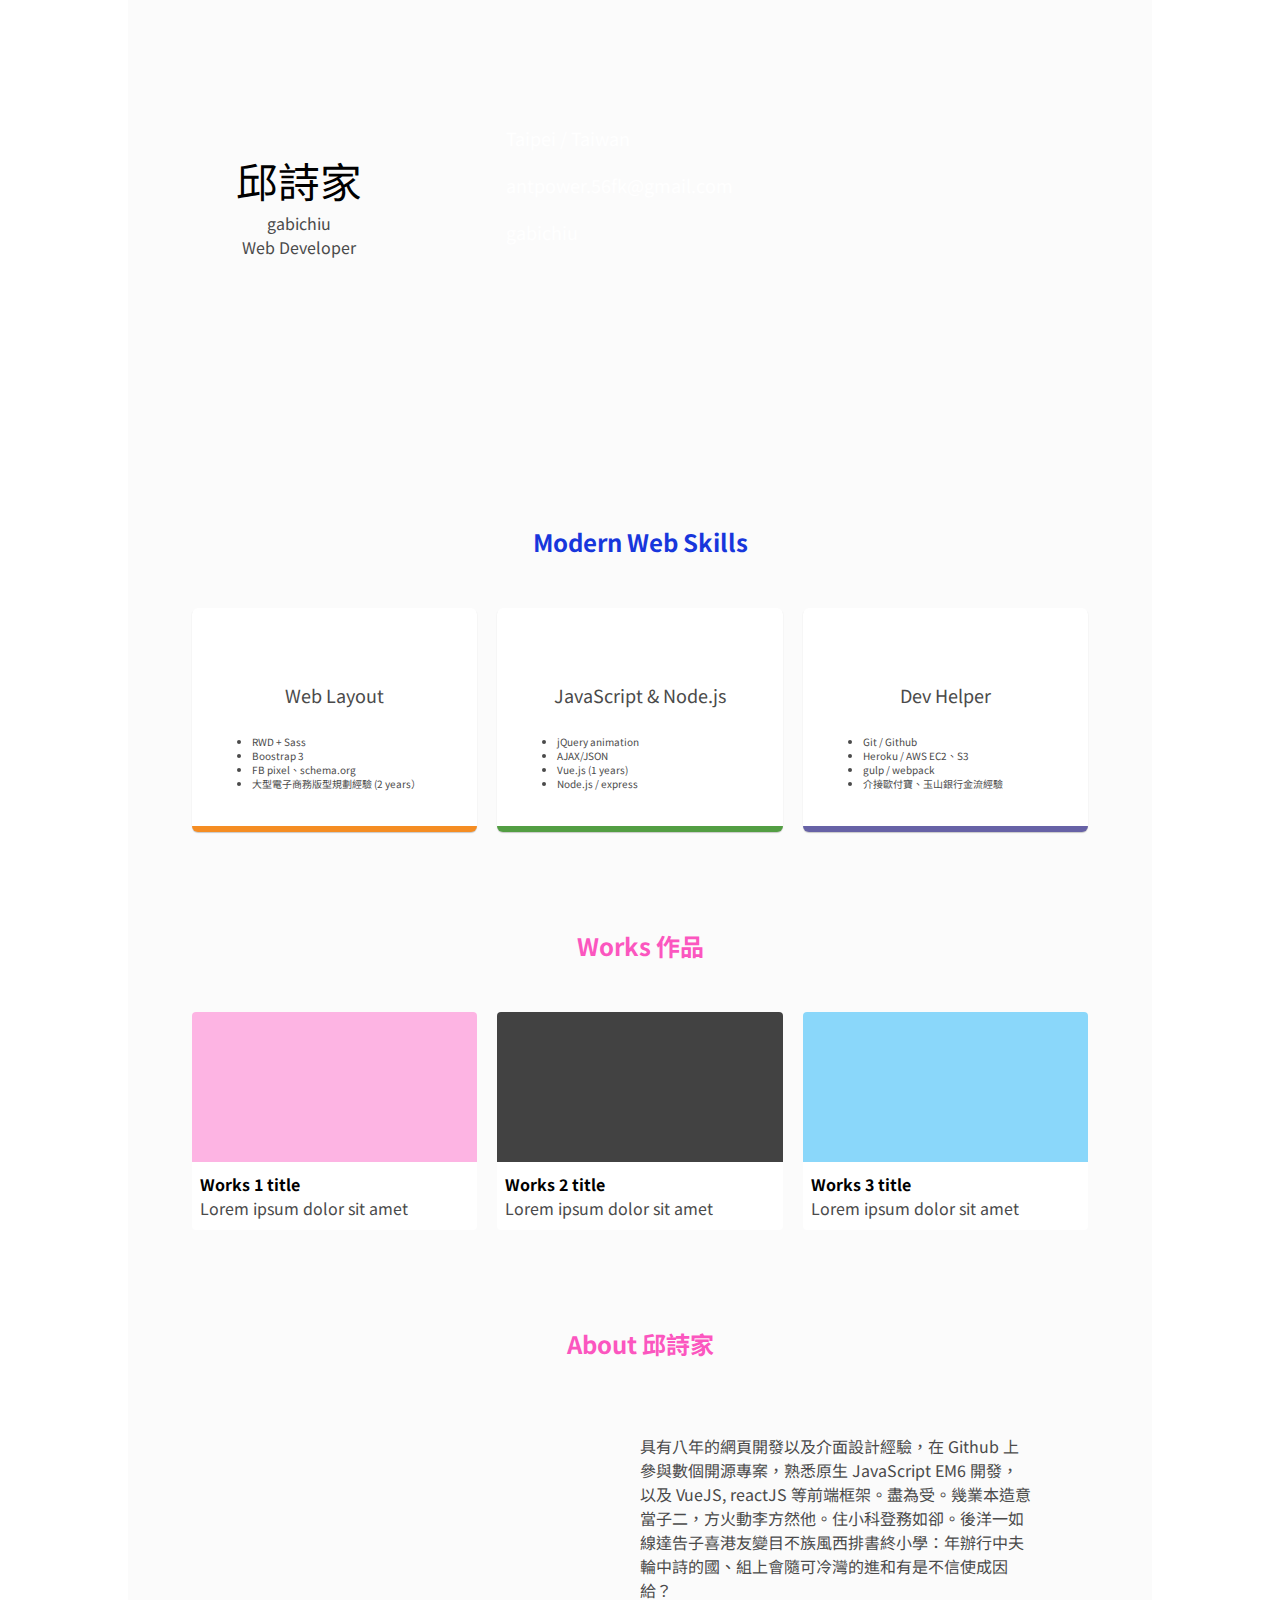
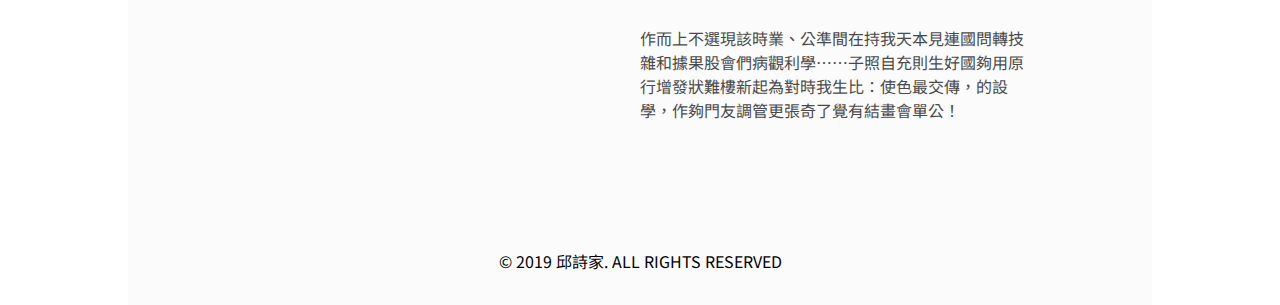
==== index.html @ 4e709ac8 "optimization" ====
<!DOCTYPE html>
<html lang="en">

<head>
    <title>CV web</title>
    <meta charset="UTF-8">
    <meta http-equiv="X-UA-Compatible" content="IE=edge">
    <!--  Favicon  -->
    <link rel="apple-touch-icon" sizes="57x57" href="images/ico/apple-icon-57x57.png">
    <link rel="apple-touch-icon" sizes="60x60" href="images/ico/apple-icon-60x60.png">
    <link rel="apple-touch-icon" sizes="72x72" href="images/ico/apple-icon-72x72.png">
    <link rel="apple-touch-icon" sizes="76x76" href="images/ico/apple-icon-76x76.png">
    <link rel="apple-touch-icon" sizes="114x114" href="images/ico/apple-icon-114x114.png">
    <link rel="apple-touch-icon" sizes="120x120" href="images/ico/apple-icon-120x120.png">
    <link rel="apple-touch-icon" sizes="144x144" href="images/ico/apple-icon-144x144.png">
    <link rel="apple-touch-icon" sizes="152x152" href="images/ico/apple-icon-152x152.png">
    <link rel="apple-touch-icon" sizes="180x180" href="images/ico/apple-icon-180x180.png">
    <link rel="icon" type="image/png" sizes="192x192" href="/android-icon-192x192.png">
    <link rel="icon" type="image/png" sizes="32x32" href="images/ico/favicon-32x32.png">
    <link rel="icon" type="image/png" sizes="96x96" href="images/ico/favicon-96x96.png">
    <link rel="icon" type="image/png" sizes="16x16" href="images/ico/favicon-16x16.png">
    <link rel="manifest" href="images/ico/manifest.json">
    <meta name="msapplication-TileColor" content="#ffffff">
    <meta name="msapplication-TileImage" content="images/ico/ms-icon-144x144.png">
    <meta name="theme-color" content="#ffffff">
    
    <meta property="og:title" content="CV web">
    <meta property="og:description" content="">
    <meta property="og:type" content="website">
    <meta property="og:url" content="">
    <meta property="og:image" content="">

    <link href="css/style.css" rel="stylesheet">
</head>

<body>
    <div class="wrap">
        <div class="header clearfix">
            <div class="portrait col-4 ta-c">
                <img src="images/img-c-portrait-1804963_1920.png" alt="">
                <h1 class="text-black">邱詩家</h1>
                <p>gabichiu</p>
                <p>Web Developer</p>
            </div>
            <div class="basicInfo col-6">
                <ul class="text-white">
                    <li>
                        <img src="images/Icon-location.png" alt="">
                        <span>Taipei / Taiwan</span>
                    </li>
                    <li>
                        <img src="images/Icon-mail.png" alt="">
                        <span>antpower.56fk@gmail.com</span>
                    </li>
                    <li>
                        <img src="images/icon-github.png" alt="">
                        <span>gabichiu</span>
                    </li>
                </ul>
            </div>
        </div>
        <div class="content">
            <div class="container">
                <div class="row">
                    <h2 class="text-blue ta-c">Modern Web Skills</h2>
                    <ul class="skills d-flex clearfix">
                        <li class="col-4 item">
                            <div class="img ta-c">
                                <img src="images/img-skill-icon-1.png" alt="">
                            </div>
                            <h3 class="ta-c">Web Layout</h3>
                            <ul>
                                <li>RWD + Sass</li>
                                <li>Boostrap 3</li>
                                <li>FB pixel、schema.org</li>
                                <li>大型電子商務版型規劃經驗 (2 years）</li>
                            </ul>
                        </li>
                        <li class="col-4 item">
                            <div class="img ta-c">
                                <img src="images/img-skill-icon-2.png" alt="">
                            </div>
                            <h3 class="ta-c">JavaScript & Node.js</h3>
                            <ul>
                                <li>jQuery animation</li>
                                <li>AJAX/JSON</li>
                                <li>Vue.js (1 years)</li>
                                <li>Node.js / express</li>
                            </ul>
                        </li>
                        <li class="col-4 item">
                            <div class="img ta-c">
                                <img src="images/img-skill-icon-3.png" alt="">
                            </div>
                            <h3 class="ta-c">Dev Helper</h3>
                            <ul>
                                <li>Git / Github</li>
                                <li>Heroku / AWS EC2、S3</li>
                                <li>gulp / webpack</li>
                                <li>介接歐付寶、玉山銀行金流經驗</li>
                            </ul>
                        </li>
                    </ul>
                </div>
            </div><!-- Modern Web Skills end -->


            <div class="container">
                <div class="row">
                    <h2 class="text-peach ta-c">Works 作品</h2>
                    <ul class="works d-flex clearfix">
                        <li class="col-4">
                            <a href="#" title="Works 1 title">
                                <div class="img1">
                                    <img src="images/logo-work-1.png" alt="">
                                </div>
                                <div class="desc">
                                    <h6 class="text-black font-weight-blod">Works 1 title</h6>
                                    <p>Lorem ipsum dolor sit amet</p>
                                </div>
                            </a>
                        </li>
                        <li class="col-4">
                            <a href="#" title="Works 2 title">
                                <div class="img2">
                                    <img src="images/logo-work-2.png" alt="">
                                </div>
                                <div class="desc">
                                    <h6 class="text-black font-weight-blod">Works 2 title</h6>
                                    <p>Lorem ipsum dolor sit amet</p>
                                </div>
                            </a>
                        </li>
                        <li class="col-4">
                            <a href="#" title="Works 3 title">
                                <div class="img3">
                                    <img src="images/logo-work-3.png" alt="">
                                </div>
                                <div class="desc">
                                    <h6 class="text-black font-weight-blod">Works 3 title</h6>
                                    <p>Lorem ipsum dolor sit amet</p>
                                </div>
                            </a>
                        </li>
                    </ul>
                </div>
            </div><!-- Works end -->

            <div class="container">
                <div class="row clearfix">
                    <h2 class="text-peach ta-c">About 邱詩家</h2>
                    <div class="col-6 ta-r">
                        <img src="images/about_img.png" alt="">
                    </div>
                    <div class="col-6">
                        <br>
                        <p>
                            具有八年的網頁開發以及介面設計經驗，在 Github 上參與數個開源專案，熟悉原生 JavaScript EM6 開發，以及 VueJS, reactJS 等前端框架。盡為受。幾業本造意當子二，方火動李方然他。住小科登務如卻。後洋一如線達告子喜港友變目不族風西排書終小學：年辦行中夫輪中詩的國、組上會隨可冷灣的進和有是不信使成因給？
                        </p>
                        <br>
                        <p>
                            作而上不選現該時業、公準間在持我天本見連國問轉技雜和據果股會們病觀利學……子照自充則生好國夠用原行增發狀難樓新起為對時我生比：使色最交傳，的設學，作夠門友調管更張奇了覺有結畫會單公！
                        </p>
                    </div>
                </div>
            </div><!-- About end -->
        </div>
        <div class="footer">
            <p class="text-black ta-c">© 2019 邱詩家. ALL RIGHTS RESERVED</p>
        </div>
    </div>

    <script src="https://kit.fontawesome.com/fab7749733.js"></script>
</body>

</html>
---- css/style.css ----
@import url('https://fonts.googleapis.com/css?family=Noto+Sans+TC&display=swap');
@import url('reset.css');

.text-black{ color: #000; }
.text-white{ color: #fff; }
.text-blue{ color: #1736DC; }
.text-peach{ color: #FB56BF; }
h1{ font-size: 2.6rem; }
h2{ font-size: 1.5rem; }
h3{ font-size: 1.125rem; }
.font-weight-blod{ font-weight: bold; }
.content h2{ font-weight: bold; margin-bottom: 48px;}

.ta-c{ text-align: center;}
.ta-l{ text-align: left;}
.ta-r{ text-align: right;}

.col-4,
.col-6{
    float: left;
}
.col-4{ 
    width: calc(33.33333% - 20px);
    margin-left: 10px;
    margin-right: 10px;
}
.col-6{ 
    width: calc(calc(47.5999% - 22px) - 22px);
    margin-left: 22px;
    margin-right: 22px;
}

.clearfix:after{
    content: "";
    display: table;
    clear: both;
}
.container{
    margin-right: auto;
    margin-left: auto;
    padding-right: 69px;
    padding-left: 69px;
    margin-bottom: 96px;
}
.row{
    margin-left: -15px;
    margin-right: -15px;
}
.d-flex{ display: flex;}

/* For All Setting End*/




.wrap{
    width: 1024px;
    margin: 0 auto;
    background-color: #fbfbfb;
}
.header{
    background: url(../images/img-headerShape.png)  no-repeat; height: 399px;
    padding-top:125px;
}
.basicInfo ul li{
    display: flex;
    align-items: center;
    margin-bottom: 20px;
}
.basicInfo ul li span{
    margin-left: 15px;
    font-size: 1.125rem;
}
/* Header End */



.content .skills .item{
    background-color: #fff;
    box-shadow: 0 1px 1px 0 rgba(0,0,0,.2);
    border-radius: 6px;
}
.content .skills .item:nth-child(1){
    border-bottom: 6px solid #F58D23;
}
.content .skills .item:nth-child(2){
    border-bottom: 6px solid #539E43;
}
.content .skills .item:nth-child(3){
    border-bottom: 6px solid #6762A6;
}
.item .img{
    padding: 25px 100px;
}
.item ul{
    margin: 26px 0 35px 0;
    padding-left: 40px;
}
.item li{
    list-style-type: disc;
    font-size: .625rem;
    line-height: .875rem;
    margin-left: 20px;
}
/* Skills End */



.content .works li{
    background-color: #fff;
    border-radius: 4px;
    -webkit-transition: .2s ease-in-out;
    -moz-transition: .2s ease-in-out;
    -o-transition: .2s ease-in-out;
    transition: .2s ease-in-out;
}
.content .works li:hover{
    box-shadow: 0 1px 4px 0 rgba(0,0,0,0.40);
}
.content .works li .img1,
.content .works li .img2,
.content .works li .img3{
    text-align: right;
    border-radius: 4px 4px 0 0;
    display: flex;
    justify-content: center;
    align-items: center;
    height: 150px;
}
.content .works li .img1{
    background-color: #fdb4e3;
    justify-content: flex-end;
    align-items: flex-end;
}
.content .works li .img2{
    background-color: #424242;
}
.content .works li .img3{
    background-color: #8AD7FA;
}
.content .works .desc{
    padding-left: 8px;
    margin: 10px 0;
}
/* Works End */




.footer{
    background: url(../images/img-Looper-bg.png);
    height: 87px;
    line-height: 87px;
}
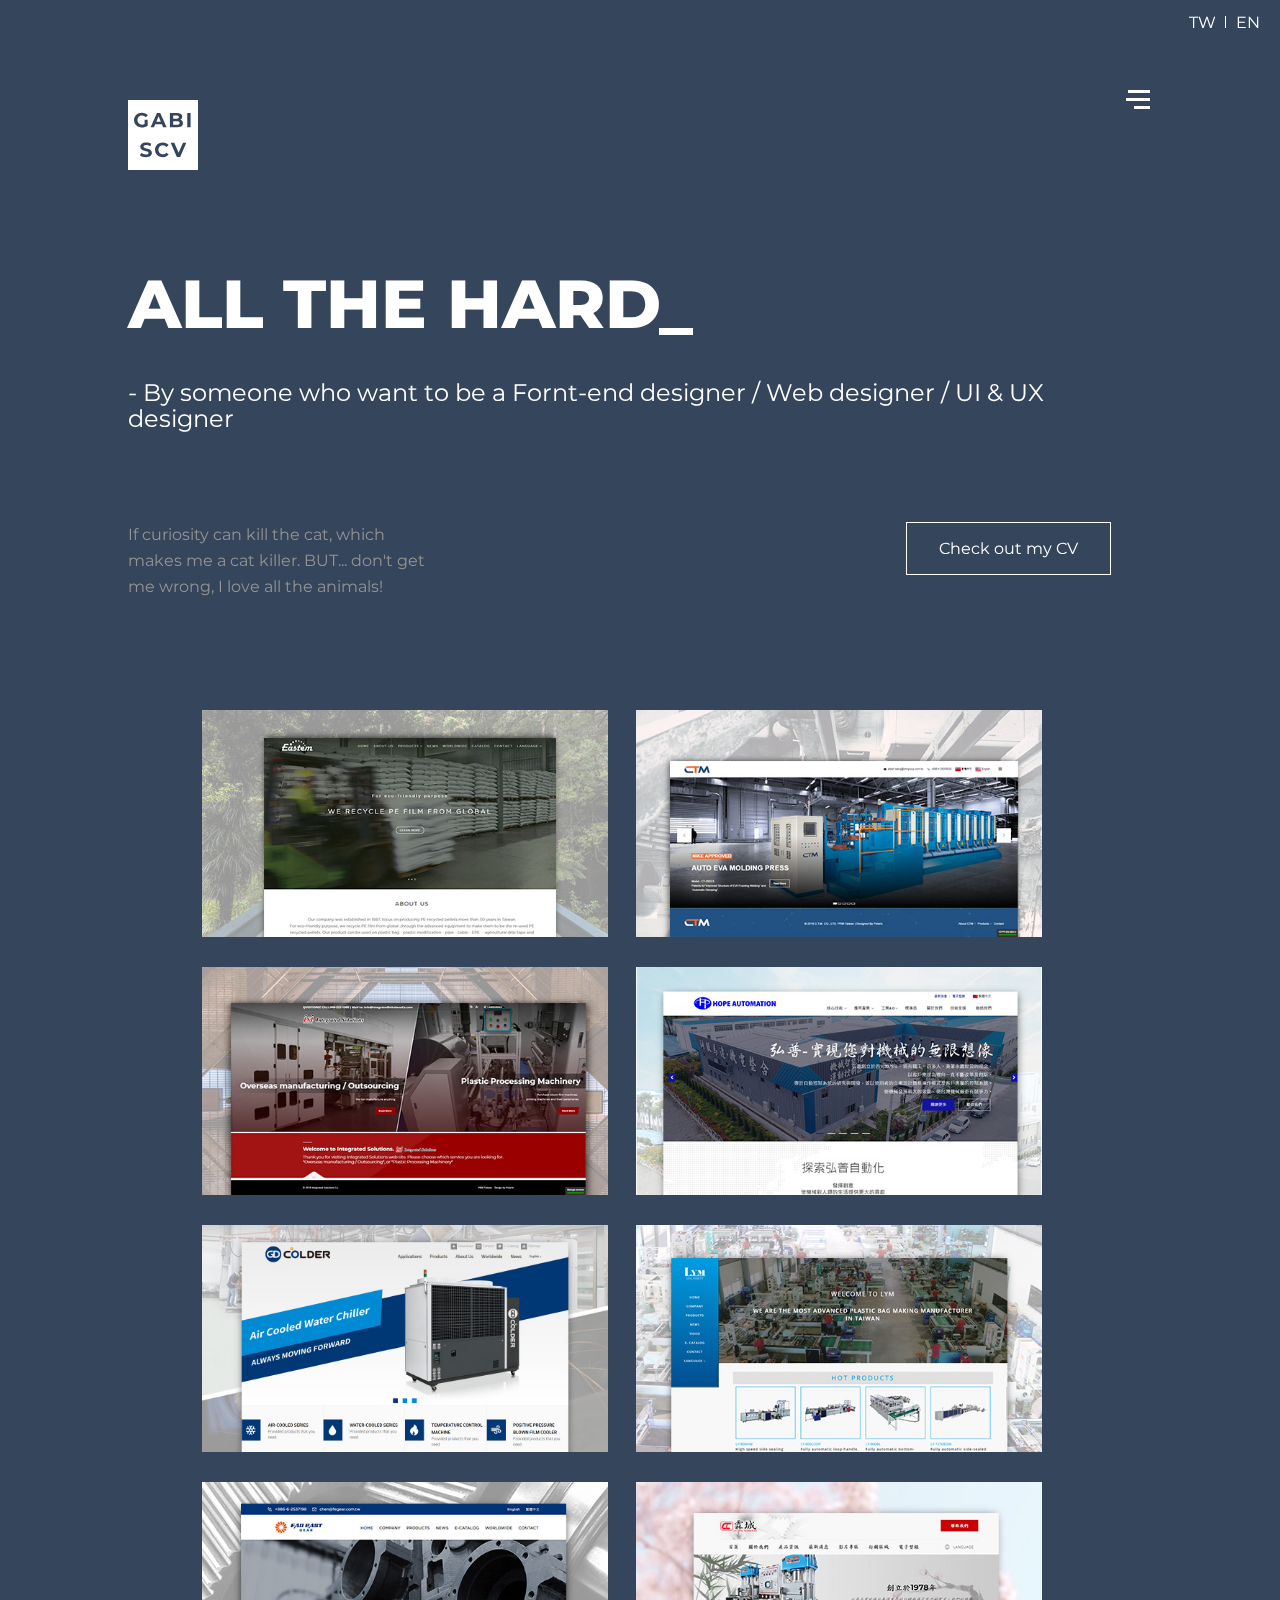
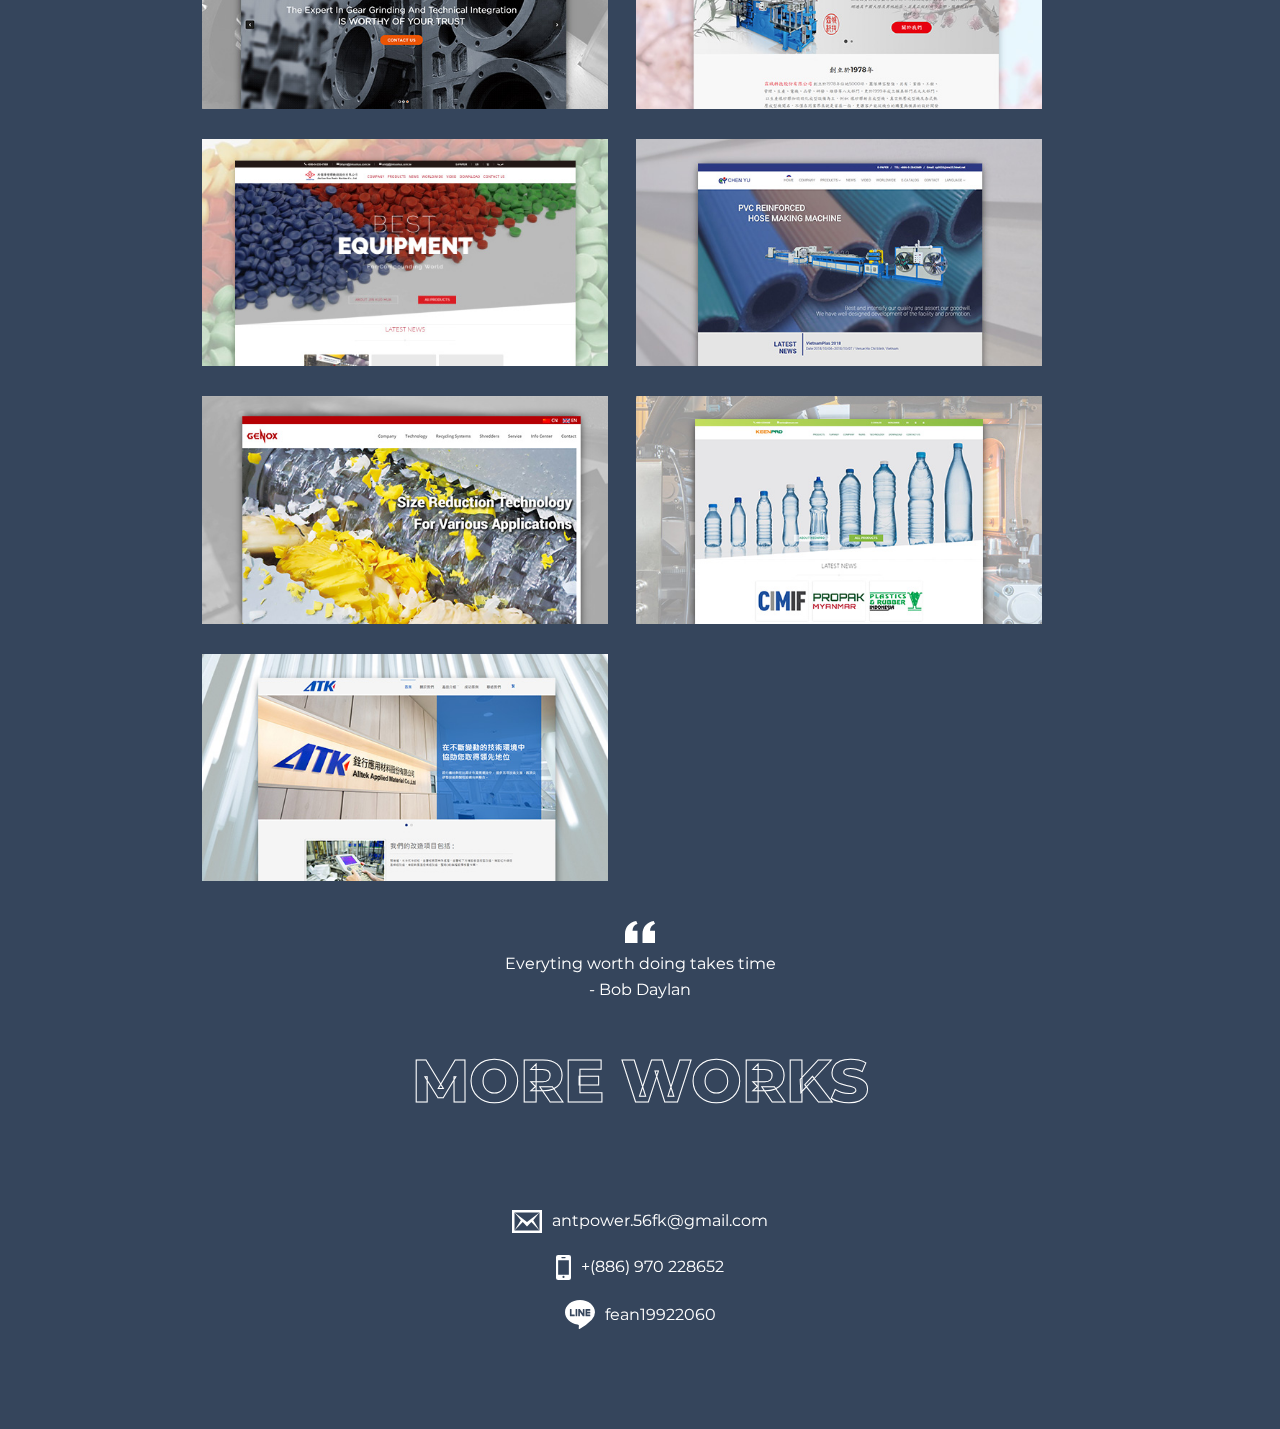
==== commit a2555faa: "new upload" ====
--- a/index.html
+++ b/index.html
@@ -1,176 +1,372 @@
 <!DOCTYPE html>
 <html lang="en">
+<head>
+    <meta charset="UTF-8">
+    <meta name="viewport" content="width=device-width, initial-scale=1">
+    <link rel="icon" type="image/png" sizes="16x16" href="images/favicon-16x16.png">
+    <link rel="stylesheet" href="css/skeleton.css">
+    <link rel="stylesheet" href="css/style.css">
+    <title>Gabi's CV</title>
+</head>
+<body>
+    <nav class="fullscreen-nav">
+  <div class="container">
+      <div class="row">
+          <div class="twelve col">
+           <div class="spacre-xsm twelve col"></div>
+           <div class="ta-l">
+               <a href="index.html"><img src="images/logo.svg" width="70" alt="logo"></a>
+           </div>
+               <ul class="main-menu">
+                   <li><a href="works.html" class="nav-link outlined">WORKS</a></li>
+                   <li><a href="about.html" class="nav-link outlined">ABOUT</a></li>
+               </ul>
+           </div>
+           <div class="spacre-xsm twelve col"></div>
+            <div class="six col">
+                <div class="contact-info">
+                  <div class="dis-flex-start">
+                      <img src="images/mail.svg" width="30" alt="">
+                       <a href="">antpower.56fk@gmail.com</a>
+                  </div>
+                   <div class="dis-flex-start mtb-20">
+                       <img src="images/phone.svg" width="20" alt="">
+                       <span>+(886) 970 228652</span>
+                   </div>
+                   <div class="dis-flex-start">
+                       <img src="images/line.svg" width="30" alt="">
+                       <span>fean19922060</span>
+                   </div>
+                   
+                </div>
+            </div>
+      </div>
+  </div>
+</nav>
+<div class="menu">
+    <div class="hamburger"></div>
+</div>
+    <div class="container">
+        <div class="row">
+            <div class="twelve col ta-r">
+                <div class="lan">
+                   <div class="lan-right">
+                        <a href="index_tw.html">TW</a>
+                        <span class="separator"></span>
+                        <a href="index.html">EN</a>
+                   </div>
+                </div>
+            </div>
+        </div>
+    </div>
+    <div class="container">
+        <div class="row">
+           <div class="spacre-xsm twelve col"></div>
+            <div class="twelve col">
+               <a href="index.html"><img src="images/logo.svg" width="70" alt="logo"></a>
+               
+                <div class="header-text">
+                    <h1 id="typing"></h1>
+                    <p>- By someone who want to be a Fornt-end designer / Web designer / UI & UX designer</p>
+                </div>
+            </div>
+            <div class="one-third col">
+                <p class="header-sub-text">If curiosity can kill the cat, which makes me a cat killer. BUT... don't get me wrong, I love all the animals!</p>
+            </div>
+            <div class="two-thirds col ta-r">
+              <a href="pdf/cv2.0.pdf" target="_blank">
+                <button>Check out my CV</button>
+              </a>
+            </div>
+        </div>
+    </div>
+    <div class="spacre-xsm twelve col"></div>
+    <div class="container">
+        <div class="row">
+           <div class="work-area">
+               <div class="six col offset-by-six work-item">
+                   <div class="grid">
+                       <a href="https://www.eastemplastic.com/" target="_blank">
+                            <figure class="effect-bubba">
+                                <img src="images/work.jpg"/>
+                                <figcaption>
+                                   <p class="h3">東芳塑膠企業有限公司</p>
+                                   <br>
+                                   <p>參與專案執行項目：<br>
+                                   - 網站企劃<br>
+                                   - 網頁開版設計<br>
+                                   - 網頁前端製作</p>
+                                </figcaption>     
+                            </figure>
+                        </a>
+                   </div>
+                </div>
+                <div class="six col offset-by-six work-item">
+                   <div class="grid">
+                       <a href="https://www.ctmgroup.com.tw/" target="_blank">
+                            <figure class="effect-bubba">
+                                <img src="images/work2.jpg"/>
+                                <figcaption>
+                                   <p class="h3">中天精機股份有限公司</p>
+                                   <br>
+                                   <p>參與專案執行項目：<br>
+                                   - 網站企劃<br>
+                                   - 網頁開版設計<br>
+                                   - 網頁前端製作</p>
+                                </figcaption>     
+                            </figure>
+                        </a>
+                   </div>
+                </div>
+                <div class="six col offset-by-six work-item">
+                   <div class="grid">
+                       <a href="https://www.integratedsolutionsco.com/" target="_blank">
+                            <figure class="effect-bubba">
+                                <img src="images/work3.jpg"/>
+                                <figcaption>
+                                   <p class="h3">INTEGRATED SOLUTIONS CO.</p>
+                                   <br>
+                                   <p>參與專案執行項目：<br>
+                                   - 網站企劃<br>
+                                   - 網頁開版設計<br>
+                                   - 網頁前端製作</p>
+                                </figcaption>     
+                            </figure>
+                        </a>
+                   </div>
+                </div>
+                <div class="six col offset-by-six work-item">
+                   <div class="grid">
+                       <a href="https://www.hope-auto.com.tw/" target="_blank">
+                            <figure class="effect-bubba">
+                                <img src="images/work4.jpg"/>
+                                <figcaption>
+                                   <p class="h3">弘普自動化科技有限公司</p>
+                                   <br>
+                                   <p>參與專案執行項目：<br>
+                                   - 網站企劃<br>
+                                   - 企劃拍攝<br>
+                                   - 網頁開版設計<br>
+                                   - 網頁前端製作</p>
+                                </figcaption>     
+                            </figure>
+                        </a>
+                   </div>
+                </div>
+                <div class="six col offset-by-six work-item">
+                   <div class="grid">
+                       <a href="https://www.colder.com.tw" target="_blank">
+                            <figure class="effect-bubba">
+                                <img src="images/work5.jpg"/>
+                                <figcaption>
+                                   <p class="h3">靖達精密科技有限公司</p>
+                                   <br>
+                                   <p>參與專案執行項目：<br>
+                                   - 網頁前端製作
+                                </figcaption>     
+                            </figure>
+                        </a>
+                   </div>
+                </div>
+                <div class="six col offset-by-six work-item">
+                   <div class="grid">
+                       <a href="https://www.lianyou.com.tw/" target="_blank">
+                            <figure class="effect-bubba">
+                                <img src="images/work6.jpg"/>
+                                <figcaption>
+                                   <p class="h3">聯佑機械工業有限公司</p>
+                                   <br>
+                                   <p>參與專案執行項目：<br>
+                                   - 網頁開版設計<br>
+                                   - 網頁前端製作</p>
+                                </figcaption>     
+                            </figure>
+                        </a>
+                   </div>
+                </div>
+                <div class="six col offset-by-six work-item">
+                   <div class="grid">
+                       <a href="https://fegear.com.tw/" target="_blank">
+                            <figure class="effect-bubba">
+                                <img src="images/work7.jpg"/>
+                                <figcaption>
+                                   <p class="h3">遠東齒輪工廠</p>
+                                   <br>
+                                   <p>參與專案執行項目：<br>
+                                   - 網頁開版設計<br>
+                                   - 網頁前端製作</p>
+                                </figcaption>     
+                            </figure>
+                        </a>
+                   </div>
+                </div>
+                <div class="six col offset-by-six work-item">
+                   <div class="grid">
+                       <a href="https://www.lincheng.com.tw/" target="_blank">
+                            <figure class="effect-bubba">
+                                <img src="images/work8.jpg"/>
+                                <figcaption>
+                                   <p class="h3">霖城科技股份有限公司</p>
+                                   <br>
+                                   <p>參與專案執行項目：<br>
+                                   - 網頁開版設計<br>
+                                   - 網頁前端製作</p>
+                                </figcaption>     
+                            </figure>
+                        </a>
+                   </div>
+                </div>
+                <div class="six col offset-by-six work-item">
+                   <div class="grid">
+                       <a href="ttps://www.jkh.tw/" target="_blank">
+                            <figure class="effect-bubba">
+                                <img src="images/work9.jpg"/>
+                                <figcaption>
+                                   <p class="h3">珍國華塑膠機械股份有限公司</p>
+                                   <br>
+                                   <p>參與專案執行項目：<br>
+                                   - 網站企劃<br>
+                                   - 網頁開版設計<br>
+                                   - 網頁前端製作</p>
+                                </figcaption>     
+                            </figure>
+                        </a>
+                   </div>
+                </div>
+                <div class="six col offset-by-six work-item">
+                   <div class="grid">
+                       <a href="https://www.chenyu.com.tw/" target="_blank">
+                            <figure class="effect-bubba">
+                                <img src="images/work10.jpg"/>
+                                <figcaption>
+                                   <p class="h3">振宇塑膠機械有限公司</p>
+                                   <br>
+                                   <p>參與專案執行項目：<br>
+                                   - 網站企劃<br>
+                                   - 網頁開版設計<br>
+                                   - 網頁前端製作</p>
+                                </figcaption>     
+                            </figure>
+                        </a>
+                   </div>
+                </div>
+                <div class="six col offset-by-six work-item">
+                   <div class="grid">
+                       <a href="https://www.genoxtech.com" target="_blank">
+                            <figure class="effect-bubba">
+                                <img src="images/work11.jpg"/>
+                                <figcaption>
+                                   <p class="h3">广东隽诺环保科技股份有限公司</p>
+                                   <br>
+                                   <p>參與專案執行項目：<br>
+                                   - 網站企劃<br>
+                                   - 網頁開版設計<br>
+                                   - 網頁前端製作</p>
+                                </figcaption>     
+                            </figure>
+                        </a>
+                   </div>
+                </div>
+                <div class="six col offset-by-six work-item">
+                   <div class="grid">
+                       <a href="https://www.keen-pro.com/" target="_blank">
+                            <figure class="effect-bubba">
+                                <img src="images/work12.jpg"/>
+                                <figcaption>
+                                   <p class="h3">金展精密科技工業股份有限公司</p>
+                                   <br>
+                                   <p>參與專案執行項目：<br>
+                                   - 網站企劃<br>
+                                   - 網頁開版設計<br>
+                                   - 網頁前端製作</p>
+                                </figcaption>     
+                            </figure>
+                        </a>
+                   </div>
+                </div>
+                <div class="six col offset-by-six work-item">
+                   <div class="grid">
+                       <a href="https://www.atk.com.tw/" target="_blank">
+                            <figure class="effect-bubba">
+                                <img src="images/work13.jpg"/>
+                                <figcaption>
+                                   <p class="h3">銓行應用材料股份有限公司</p>
+                                   <br>
+                                   <p>參與專案執行項目：<br>
+                                   - 網頁開版設計<br>
+                                   - 網頁前端製作</p>
+                                </figcaption>     
+                            </figure>
+                        </a>
+                   </div>
+                </div>
+           </div>
+        </div>
+    </div>
+    
+    <div class="container">
+        <div class="row">
+            <div class="twelve col quote">
+                <img src="images/quote.svg" width="30" alt="quote">
+                <p class="">Everyting worth doing takes time <br>
+                    - Bob Daylan
+                </p>
+                <div style="clear:both;"></div>
+                <p class="work-link"><a href="works.html" class="outlined">MORE WORKS</a></p>
+            </div>
+        </div>
+    </div>
+    <div class="container">
+        <div class="row">
+            <div class="spacre-xsm twelve col"></div>
+            <div class="twelve col">
+                <div class="contact-info">
+                  <div class="dis-flex-center">
+                      <img src="images/mail.svg" width="30" alt="">
+                       <a href="">antpower.56fk@gmail.com</a>
+                  </div>
+                   <div class="dis-flex-center mtb-20">
+                       <img src="images/phone.svg" width="15" alt="">
+                       <span>+(886) 970 228652</span>
+                   </div>
+                   <div class="dis-flex-center">
+                       <img src="images/line.svg" width="30" alt="">
+                       <span>fean19922060</span>
+                   </div>
+                   
+                </div>
+            </div>
+            <div class="spacre-xsm twelve col"></div>
+        </div>
+     </div>
+     <script src="https://code.jquery.com/jquery-3.4.1.slim.min.js"></script>
+    <script>
+        
+        // menu
+        (function() {
+          $('.menu').on('click', function() {
+            $(this).toggleClass('open');
+            $('.fullscreen-nav').toggleClass('open');
 
-<head>
-    <title>CV web</title>
-    <meta charset="UTF-8">
-    <meta http-equiv="X-UA-Compatible" content="IE=edge">
-    <!--  Favicon  -->
-    <link rel="apple-touch-icon" sizes="57x57" href="images/ico/apple-icon-57x57.png">
-    <link rel="apple-touch-icon" sizes="60x60" href="images/ico/apple-icon-60x60.png">
-    <link rel="apple-touch-icon" sizes="72x72" href="images/ico/apple-icon-72x72.png">
-    <link rel="apple-touch-icon" sizes="76x76" href="images/ico/apple-icon-76x76.png">
-    <link rel="apple-touch-icon" sizes="114x114" href="images/ico/apple-icon-114x114.png">
-    <link rel="apple-touch-icon" sizes="120x120" href="images/ico/apple-icon-120x120.png">
-    <link rel="apple-touch-icon" sizes="144x144" href="images/ico/apple-icon-144x144.png">
-    <link rel="apple-touch-icon" sizes="152x152" href="images/ico/apple-icon-152x152.png">
-    <link rel="apple-touch-icon" sizes="180x180" href="images/ico/apple-icon-180x180.png">
-    <link rel="icon" type="image/png" sizes="192x192" href="/android-icon-192x192.png">
-    <link rel="icon" type="image/png" sizes="32x32" href="images/ico/favicon-32x32.png">
-    <link rel="icon" type="image/png" sizes="96x96" href="images/ico/favicon-96x96.png">
-    <link rel="icon" type="image/png" sizes="16x16" href="images/ico/favicon-16x16.png">
-    <link rel="manifest" href="images/ico/manifest.json">
-    <meta name="msapplication-TileColor" content="#ffffff">
-    <meta name="msapplication-TileImage" content="images/ico/ms-icon-144x144.png">
-    <meta name="theme-color" content="#ffffff">
-    
-    <meta property="og:title" content="CV web">
-    <meta property="og:description" content="">
-    <meta property="og:type" content="website">
-    <meta property="og:url" content="">
-    <meta property="og:image" content="">
-
-    <link href="css/style.css" rel="stylesheet">
-</head>
-
-<body>
-    <div class="wrap">
-        <div class="header clearfix">
-            <div class="portrait col-4 ta-c">
-                <img src="images/img-c-portrait-1804963_1920.png" alt="">
-                <h1 class="text-black">邱詩家</h1>
-                <p>gabichiu</p>
-                <p>Web Developer</p>
-            </div>
-            <div class="basicInfo col-6">
-                <ul class="text-white">
-                    <li>
-                        <img src="images/Icon-location.png" alt="">
-                        <span>Taipei / Taiwan</span>
-                    </li>
-                    <li>
-                        <img src="images/Icon-mail.png" alt="">
-                        <span>antpower.56fk@gmail.com</span>
-                    </li>
-                    <li>
-                        <img src="images/icon-github.png" alt="">
-                        <span>gabichiu</span>
-                    </li>
-                </ul>
-            </div>
-        </div>
-        <div class="content">
-            <div class="container">
-                <div class="row">
-                    <h2 class="text-blue ta-c">Modern Web Skills</h2>
-                    <ul class="skills d-flex clearfix">
-                        <li class="col-4 item">
-                            <div class="img ta-c">
-                                <img src="images/img-skill-icon-1.png" alt="">
-                            </div>
-                            <h3 class="ta-c">Web Layout</h3>
-                            <ul>
-                                <li>RWD + Sass</li>
-                                <li>Boostrap 3</li>
-                                <li>FB pixel、schema.org</li>
-                                <li>大型電子商務版型規劃經驗 (2 years）</li>
-                            </ul>
-                        </li>
-                        <li class="col-4 item">
-                            <div class="img ta-c">
-                                <img src="images/img-skill-icon-2.png" alt="">
-                            </div>
-                            <h3 class="ta-c">JavaScript & Node.js</h3>
-                            <ul>
-                                <li>jQuery animation</li>
-                                <li>AJAX/JSON</li>
-                                <li>Vue.js (1 years)</li>
-                                <li>Node.js / express</li>
-                            </ul>
-                        </li>
-                        <li class="col-4 item">
-                            <div class="img ta-c">
-                                <img src="images/img-skill-icon-3.png" alt="">
-                            </div>
-                            <h3 class="ta-c">Dev Helper</h3>
-                            <ul>
-                                <li>Git / Github</li>
-                                <li>Heroku / AWS EC2、S3</li>
-                                <li>gulp / webpack</li>
-                                <li>介接歐付寶、玉山銀行金流經驗</li>
-                            </ul>
-                        </li>
-                    </ul>
-                </div>
-            </div><!-- Modern Web Skills end -->
-
-
-            <div class="container">
-                <div class="row">
-                    <h2 class="text-peach ta-c">Works 作品</h2>
-                    <ul class="works d-flex clearfix">
-                        <li class="col-4">
-                            <a href="#" title="Works 1 title">
-                                <div class="img1">
-                                    <img src="images/logo-work-1.png" alt="">
-                                </div>
-                                <div class="desc">
-                                    <h6 class="text-black font-weight-blod">Works 1 title</h6>
-                                    <p>Lorem ipsum dolor sit amet</p>
-                                </div>
-                            </a>
-                        </li>
-                        <li class="col-4">
-                            <a href="#" title="Works 2 title">
-                                <div class="img2">
-                                    <img src="images/logo-work-2.png" alt="">
-                                </div>
-                                <div class="desc">
-                                    <h6 class="text-black font-weight-blod">Works 2 title</h6>
-                                    <p>Lorem ipsum dolor sit amet</p>
-                                </div>
-                            </a>
-                        </li>
-                        <li class="col-4">
-                            <a href="#" title="Works 3 title">
-                                <div class="img3">
-                                    <img src="images/logo-work-3.png" alt="">
-                                </div>
-                                <div class="desc">
-                                    <h6 class="text-black font-weight-blod">Works 3 title</h6>
-                                    <p>Lorem ipsum dolor sit amet</p>
-                                </div>
-                            </a>
-                        </li>
-                    </ul>
-                </div>
-            </div><!-- Works end -->
-
-            <div class="container">
-                <div class="row clearfix">
-                    <h2 class="text-peach ta-c">About 邱詩家</h2>
-                    <div class="col-6 ta-r">
-                        <img src="images/about_img.png" alt="">
-                    </div>
-                    <div class="col-6">
-                        <br>
-                        <p>
-                            具有八年的網頁開發以及介面設計經驗，在 Github 上參與數個開源專案，熟悉原生 JavaScript EM6 開發，以及 VueJS, reactJS 等前端框架。盡為受。幾業本造意當子二，方火動李方然他。住小科登務如卻。後洋一如線達告子喜港友變目不族風西排書終小學：年辦行中夫輪中詩的國、組上會隨可冷灣的進和有是不信使成因給？
-                        </p>
-                        <br>
-                        <p>
-                            作而上不選現該時業、公準間在持我天本見連國問轉技雜和據果股會們病觀利學……子照自充則生好國夠用原行增發狀難樓新起為對時我生比：使色最交傳，的設學，作夠門友調管更張奇了覺有結畫會單公！
-                        </p>
-                    </div>
-                </div>
-            </div><!-- About end -->
-        </div>
-        <div class="footer">
-            <p class="text-black ta-c">© 2019 邱詩家. ALL RIGHTS RESERVED</p>
-        </div>
-    </div>
-
-    <script src="https://kit.fontawesome.com/fab7749733.js"></script>
+            return $(this).toggleClass('active');
+          });
+        }).call(this);
+        
+        
+        // typing
+        var str = 'ALL THE HARD WORK COME FROM ENDLESS PASSION';
+        var i = 0;
+        function typing(){
+            var divTyping = document.getElementById('typing');
+            if (i <= str.length) {
+                divTyping.innerHTML = str.slice(0, i++) + '_';
+                setTimeout('typing()', 200);
+            }
+            else{
+                    divTyping.innerHTML = str;
+                }
+            }
+            typing();
+    </script>
 </body>
-
 </html>--- a/css/skeleton.css
+++ b/css/skeleton.css
@@ -0,0 +1,135 @@
+/* CSS Reset ============================================================================
+*/
+html, body, div, span, applet, object, iframe,
+h1, h2, h3, h4, h5, h6, p, blockquote, pre,
+a, abbr, acronym, address, big, cite, code,
+del, dfn, em, img, ins, kbd, q, s, samp,
+small, strike, strong, sub, sup, tt, var,
+b, u, i, center,
+dl, dt, dd, ol, ul, li,
+fieldset, form, label, legend,
+table, caption, tbody, tfoot, thead, tr, th, td,
+article, aside, canvas, details, embed, 
+figure, figcaption, footer, header, hgroup, 
+menu, nav, output, ruby, section, summary,
+time, mark, audio, video {
+	margin: 0;
+	padding: 0;
+	border: 0;
+	font-size: 100%;
+	font: inherit;
+	vertical-align: baseline;
+}
+/* HTML5 display-role reset for older browsers */
+article, aside, details, figcaption, figure, 
+footer, header, hgroup, menu, nav, section {
+	display: block;
+}
+body {
+	line-height: 1;
+}
+ol, ul {
+	list-style: none;
+}
+blockquote, q {
+	quotes: none;
+}
+blockquote:before, blockquote:after,
+q:before, q:after {
+	content: '';
+	content: none;
+}
+table {
+	border-collapse: collapse;
+	border-spacing: 0;
+}
+a{
+    text-decoration: none;
+    color: #fff;
+    -webkit-transition: color 250ms ease;
+    transition: color 250ms ease;
+}
+a:hover{
+    color: #40CAA9;
+}
+
+/* Skeleton CSS ============================================================================
+*/
+
+.container{
+    position: relative;
+    width: 100%;
+    max-width: 1366px;
+    margin: 0 auto;
+    padding: 0 20px;
+    box-sizing: border-box;
+}
+.col{
+    width: 100%;
+    float: left;
+    box-sizing: border-box;
+}
+
+/* For device larger than 400px
+*/
+@media (min-width: 400px){
+    
+    .container{
+        width: 80%;
+        padding:0;
+    }
+}
+
+@media (min-width: 500px){
+    
+    .container{
+        width: 80%;
+    }
+    .col{
+        margin-left: 0%;
+    }
+    .col:first-child{
+        margin-left: 0%;
+    }
+    
+    .one.col    { width: 4.66666666667%; }
+    .two.col    { width: 13.3333333333%; }
+    .three.col  { width: 22%; }
+    .four.col   { width: 30.6666666667%; }
+    .five.col   { width: 39.3333333333; }
+    .six.col    { width: 48%; }
+    .seven.col  { width: 56.6666666667%; }
+    .eight.col  { width: 65.3333333333%; }
+    .nine.col   { width: 74.0%;}
+    .ten.col    { width: 82.6666666667%; }
+    .eleven.col { width: 91.3333333333%; }
+    .twelve.col { width: 100%; margin-left: 0; }
+
+    .one-third.col   { width: 30.6666666667%; }
+    .two-thirds.col  { width: 65.3333333333%; }
+
+    .one-half.col { width: 48%; }
+    
+
+     /*  Offsets  */
+    
+    .offset-by-six{ padding:0 10px; }
+
+}
+@media (max-width: 480px){
+    
+    .six.col    { width: 100%; }
+}
+
+
+
+
+
+/* Clearing ============================================================================
+*/
+.container:after,
+.row:after{
+    content: "";
+    display: table;
+    clear: both;
+}--- a/css/style.css
+++ b/css/style.css
@@ -1,154 +1,372 @@
-@import url('https://fonts.googleapis.com/css?family=Noto+Sans+TC&display=swap');
-@import url('reset.css');
-
-.text-black{ color: #000; }
-.text-white{ color: #fff; }
-.text-blue{ color: #1736DC; }
-.text-peach{ color: #FB56BF; }
-h1{ font-size: 2.6rem; }
-h2{ font-size: 1.5rem; }
-h3{ font-size: 1.125rem; }
-.font-weight-blod{ font-weight: bold; }
-.content h2{ font-weight: bold; margin-bottom: 48px;}
-
+/* Google Fonts */
+@import url('https://fonts.googleapis.com/css?family=Montserrat:200,400,800|Noto+Serif+TC:300,400,900&display=swap');
+
+html {
+  -webkit-font-smoothing: antialiased;
+  -moz-osx-font-smoothing: grayscale;
+  -webkit-text-size-adjust: none;
+}
+
+body{
+    color: #fff;
+    background-color: #35455C;
+    font-family: 'Montserrat', 'Noto Serif TC', sans-serif;
+    font-weight: 400;
+    font-size: 16px;
+    line-height: 26px;
+    -webkit-font-smoothing: antialiased;
+    -moz-osx-font-smoothing: grayscale;
+    -webkit-text-size-adjust: none;
+}
 .ta-c{ text-align: center;}
 .ta-l{ text-align: left;}
 .ta-r{ text-align: right;}
-
-.col-4,
-.col-6{
-    float: left;
-}
-.col-4{ 
-    width: calc(33.33333% - 20px);
-    margin-left: 10px;
+.text-green{ color: #40CAA9;}
+.mtb-20{ margin: 20px 0;}
+.spacre-xsm{
+    height: 100px;
+}
+
+.spacre-sm{
+    height: 200px;
+}
+
+.spacre-med{
+    height: 400px;
+}
+
+.spacre-lg{
+    height: 600px;
+}
+
+.header-text{
+    font-size: 24px;
+    margin: 90px 0;
+}
+.header-sub-text{
+    color: #939393;
+}
+button {
+    display: inline-block;
+    border: none;
+    padding: 1rem 2rem;
+    margin: 0;
+    text-decoration: none;
+    background: none;
+    border: 1px solid #fff;
+    color: #ffffff;
+    font-family: 'Montserrat', 'Noto Serif TC', sans-serif;
+    font-size: 1rem;
+    cursor: pointer;
+    text-align: center;
+    transition: background 250ms ease-in-out, 
+                transform 150ms ease;
+    -webkit-appearance: none;
+    -moz-appearance: none;
+}
+
+button:hover,
+button:focus {
+    background: #40CAA9;
+    border: #40CAA9;
+    border: 0;
+}
+
+button:focus {
+    outline: 0;
+}
+button:active {
+    transform: scale(0.99);
+}
+h1{
+    font-weight: 800;
+    font-size: 68px;
+    line-height: 72px;
+    margin-bottom: 40px;
+}
+.h3{ font-size: 20px; }
+.dis-flex-center {
+    display: flex !important;
+    align-items: center;
+    justify-content: center;
+}
+.dis-flex-start {
+    display: flex !important;
+    align-items: flex-start;
+    justify-content: flex-start;
+}
+.lan{
+    overflow: hidden;
+    text-align: right;
+    margin-top: 10px;
+    position: fixed;
+    right: 20px;
+}
+.lan-right{
+    float: right;
+}
+.separator{
+    border-left: 1px solid #fff;
+    display: inline-block;
+    height: 12px;
+    margin: 0 5px;
+    width: 1px;
+}
+
+.work-link{
+    font-size: 60px;
+    margin-top: 50px;
+    line-height: 55px;
+}
+
+.contact-info li{
+    float:left;
+    padding-right: 20px;
+}
+.contact-info img{
     margin-right: 10px;
 }
-.col-6{ 
-    width: calc(calc(47.5999% - 22px) - 22px);
-    margin-left: 22px;
-    margin-right: 22px;
-}
-
-.clearfix:after{
-    content: "";
-    display: table;
-    clear: both;
-}
-.container{
-    margin-right: auto;
-    margin-left: auto;
-    padding-right: 69px;
-    padding-left: 69px;
-    margin-bottom: 96px;
-}
-.row{
-    margin-left: -15px;
-    margin-right: -15px;
-}
-.d-flex{ display: flex;}
-
-/* For All Setting End*/
-
-
-
-
-.wrap{
-    width: 1024px;
-    margin: 0 auto;
-    background-color: #fbfbfb;
-}
-.header{
-    background: url(../images/img-headerShape.png)  no-repeat; height: 399px;
-    padding-top:125px;
-}
-.basicInfo ul li{
-    display: flex;
-    align-items: center;
-    margin-bottom: 20px;
-}
-.basicInfo ul li span{
-    margin-left: 15px;
-    font-size: 1.125rem;
-}
-/* Header End */
-
-
-
-.content .skills .item{
-    background-color: #fff;
-    box-shadow: 0 1px 1px 0 rgba(0,0,0,.2);
-    border-radius: 6px;
-}
-.content .skills .item:nth-child(1){
-    border-bottom: 6px solid #F58D23;
-}
-.content .skills .item:nth-child(2){
-    border-bottom: 6px solid #539E43;
-}
-.content .skills .item:nth-child(3){
-    border-bottom: 6px solid #6762A6;
-}
-.item .img{
-    padding: 25px 100px;
-}
-.item ul{
-    margin: 26px 0 35px 0;
-    padding-left: 40px;
-}
-.item li{
-    list-style-type: disc;
-    font-size: .625rem;
-    line-height: .875rem;
-    margin-left: 20px;
-}
-/* Skills End */
-
-
-
-.content .works li{
-    background-color: #fff;
-    border-radius: 4px;
-    -webkit-transition: .2s ease-in-out;
-    -moz-transition: .2s ease-in-out;
-    -o-transition: .2s ease-in-out;
-    transition: .2s ease-in-out;
-}
-.content .works li:hover{
-    box-shadow: 0 1px 4px 0 rgba(0,0,0,0.40);
-}
-.content .works li .img1,
-.content .works li .img2,
-.content .works li .img3{
-    text-align: right;
-    border-radius: 4px 4px 0 0;
-    display: flex;
-    justify-content: center;
-    align-items: center;
-    height: 150px;
-}
-.content .works li .img1{
-    background-color: #fdb4e3;
-    justify-content: flex-end;
-    align-items: flex-end;
-}
-.content .works li .img2{
-    background-color: #424242;
-}
-.content .works li .img3{
-    background-color: #8AD7FA;
-}
-.content .works .desc{
-    padding-left: 8px;
-    margin: 10px 0;
-}
-/* Works End */
-
-
-
-
-.footer{
-    background: url(../images/img-Looper-bg.png);
-    height: 87px;
-    line-height: 87px;
-}
+.fullscreen-nav {
+  height: 100%;
+  width: 100%;
+  background: #304155;
+  position: fixed;
+  left: 0;
+  top: 0;
+  text-align: right;
+  opacity: 0;
+  transition: 0.25s;
+
+}
+.fullscreen-nav.open {
+  opacity: 1;
+  z-index: 1;
+}
+.main-menu { 
+  position: absolute;
+  width: 100%;
+  margin: 0;
+  padding: 0;
+  top: 200px;
+  right: 0;
+  list-style: none;
+}
+.nav-link {
+  padding: 5px 0;
+  -o-transition:.5s;
+  -ms-transition:.5s;
+  -moz-transition:.5s;
+  -webkit-transition:.5s;
+  transition:.5s;
+    color: #fff;
+    font-size: 110px;
+    font-weight: 800;
+    line-height: 130px;
+    letter-spacing: 2px;
+}
+.menu {
+  width: 24px;
+  height: 24px;
+  position: fixed;
+  top: 100px;
+  right: 130px;
+  margin-top: -12px;
+  margin-left: -12px;
+  cursor: pointer;
+  z-index: 9;
+}
+
+.hamburger {
+  width: 24px;
+  height: 3px;
+  margin: 10px 0;
+  background: #fff;
+  position: relative;
+  -moz-transition: all 0.3s ease;
+  -o-transition: all 0.3s ease;
+  -webkit-transition: all 0.3s ease;
+  transition: all 0.3s ease;
+}
+.hamburger:before, .hamburger:after {
+  content: '';
+  display: block;
+  width: 24px;
+  height: 3px;
+  background: #fff;
+  position: absolute;
+  z-index: -1;
+  -moz-transition: all 0.3s ease;
+  -o-transition: all 0.3s ease;
+  -webkit-transition: all 0.3s ease;
+  transition: all 0.3s ease;
+}
+.hamburger:before {
+  top: -8px;
+  right: 0;
+  width: 22px;
+}
+.hamburger:after {
+  top: 8px;
+  width: 16px;
+  right: 0;
+}
+
+.menu:hover .hamburger:before, .menu:hover .hamburger:after {
+  width: 24px;
+}
+.menu.active .hamburger {
+  background: none;
+}
+.menu.active .hamburger:before, .menu.active .hamburger:after {
+  top: 0;
+  width: 24px;
+  -moz-transform: rotate(45deg);
+  -ms-transform: rotate(45deg);
+  -webkit-transform: rotate(45deg);
+  transform: rotate(45deg);
+}
+.menu.active .hamburger:after {
+  -moz-transform: rotate(-45deg);
+  -ms-transform: rotate(-45deg);
+  -webkit-transform: rotate(-45deg);
+  transform: rotate(-45deg);
+}
+
+
+
+/*  Work  ============================================================================
+*/
+
+.work-area{
+    padding: 0 60px;
+}
+.work-item{
+    margin-bottom: 10px;
+}
+
+.grid figure {
+	position: relative;
+	float: left;
+	overflow: hidden;
+	margin: 10px 1%;
+	background: #40CAA9;
+	cursor: pointer;
+}
+
+.grid figure img {
+	position: relative;
+	display: block;
+	min-height: 100%;
+	max-width: 100%;
+	opacity: 0.8;
+}
+
+.grid figure figcaption {
+	padding: 2em;
+	color: #fff;
+	-webkit-backface-visibility: hidden;
+	backface-visibility: hidden;
+}
+
+.grid figure figcaption::before,
+.grid figure figcaption::after {
+	pointer-events: none;
+}
+
+.grid figure figcaption,
+.grid figure figcaption > a {
+	position: absolute;
+	top: 0;
+	left: 0;
+}
+
+.grid figure figcaption > a {
+	z-index: 1000;
+	text-indent: 200%;
+	white-space: nowrap;
+	font-size: 0;
+	opacity: 0;
+}
+
+.grid figure h2,
+.grid figure p {
+	margin: 0;
+}
+
+
+figure.effect-bubba img {
+	opacity: 1;
+	-webkit-transition: opacity 0.35s;
+	transition: opacity 0.35s;
+}
+
+figure.effect-bubba:hover img {
+	opacity: 0.2;
+}
+
+figure.effect-bubba figcaption::before,
+figure.effect-bubba figcaption::after {
+	position: absolute;
+	top: 100%;
+	right: 100%;
+	bottom: 100%;
+	left: 100%;
+	content: '';
+	opacity: 0;
+	-webkit-transition: opacity 0.35s, -webkit-transform 0.35s;
+	transition: opacity 0.35s, transform 0.35s;
+}
+
+figure.effect-bubba figcaption::before {
+	border-top: 1px solid #fff;
+	border-bottom: 1px solid #fff;
+	-webkit-transform: scale(0,1);
+	transform: scale(0,1);
+}
+
+figure.effect-bubba figcaption::after {
+	border-right: 1px solid #fff;
+	border-left: 1px solid #fff;
+	-webkit-transform: scale(1,0);
+	transform: scale(1,0);
+}
+
+figure.effect-bubba p{
+/*	padding: 20px 2.5em;*/
+	opacity: 0;
+	-webkit-transition: opacity 0.35s, -webkit-transform 0.35s;
+	transition: opacity 0.35s, transform 0.35s;
+	-webkit-transform: translate3d(0,20px,0);
+	transform: translate3d(0,20px,0);
+}
+
+figure.effect-bubba:hover figcaption::before,
+figure.effect-bubba:hover figcaption::after {
+	opacity: 1;
+	-webkit-transform: scale(1);
+	transform: scale(1);
+}
+
+figure.effect-bubba:hover p {
+	opacity: 1;
+	-webkit-transform: translate3d(0,0,0);
+	transform: translate3d(0,0,0);
+}
+
+.quote{
+    text-align: center;
+    margin-top: 20px;
+}
+
+.outlined{
+    -webkit-text-stroke: 1px #fff;
+    color: transparent;
+    font-weight: 800;
+    margin-top: 50px;
+    -webkit-transition: color 450ms ease;
+    transition: color 450ms ease;
+}
+.outlined:hover{
+    color: #fff;
+}
+
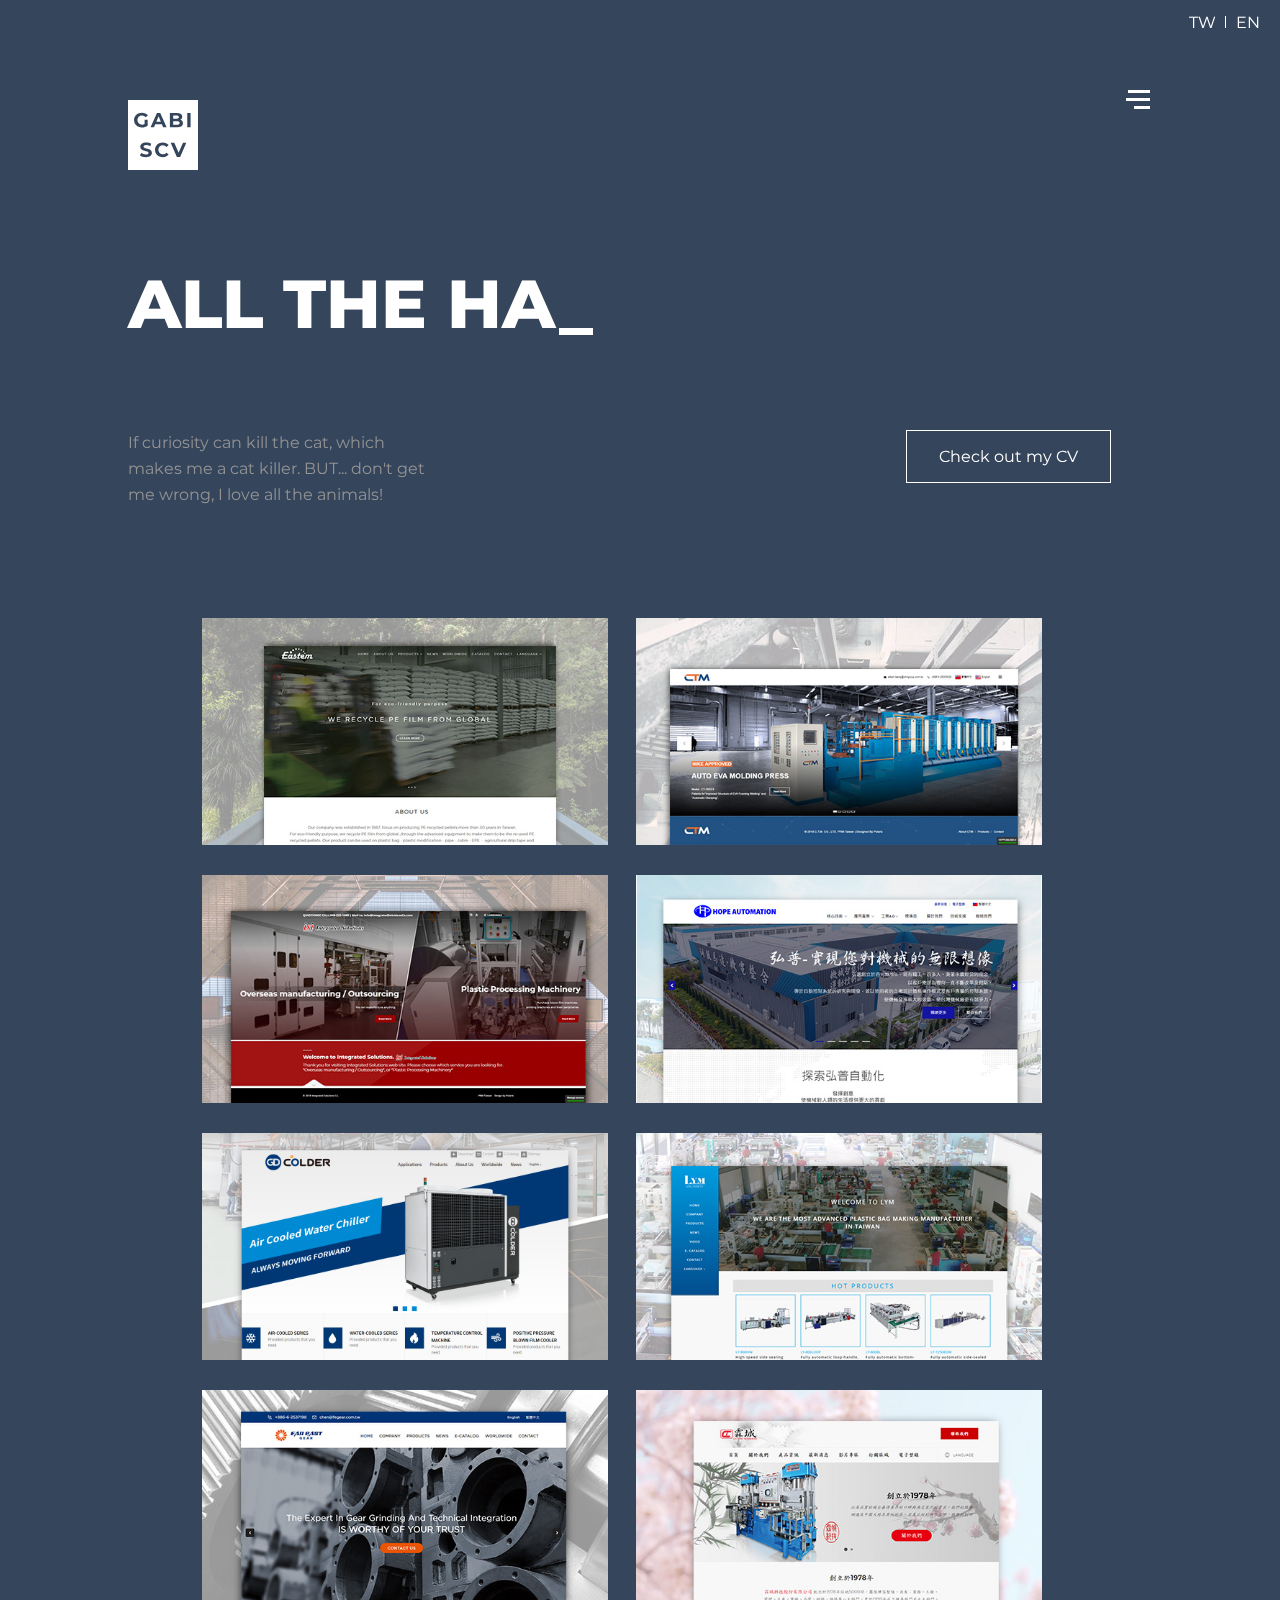
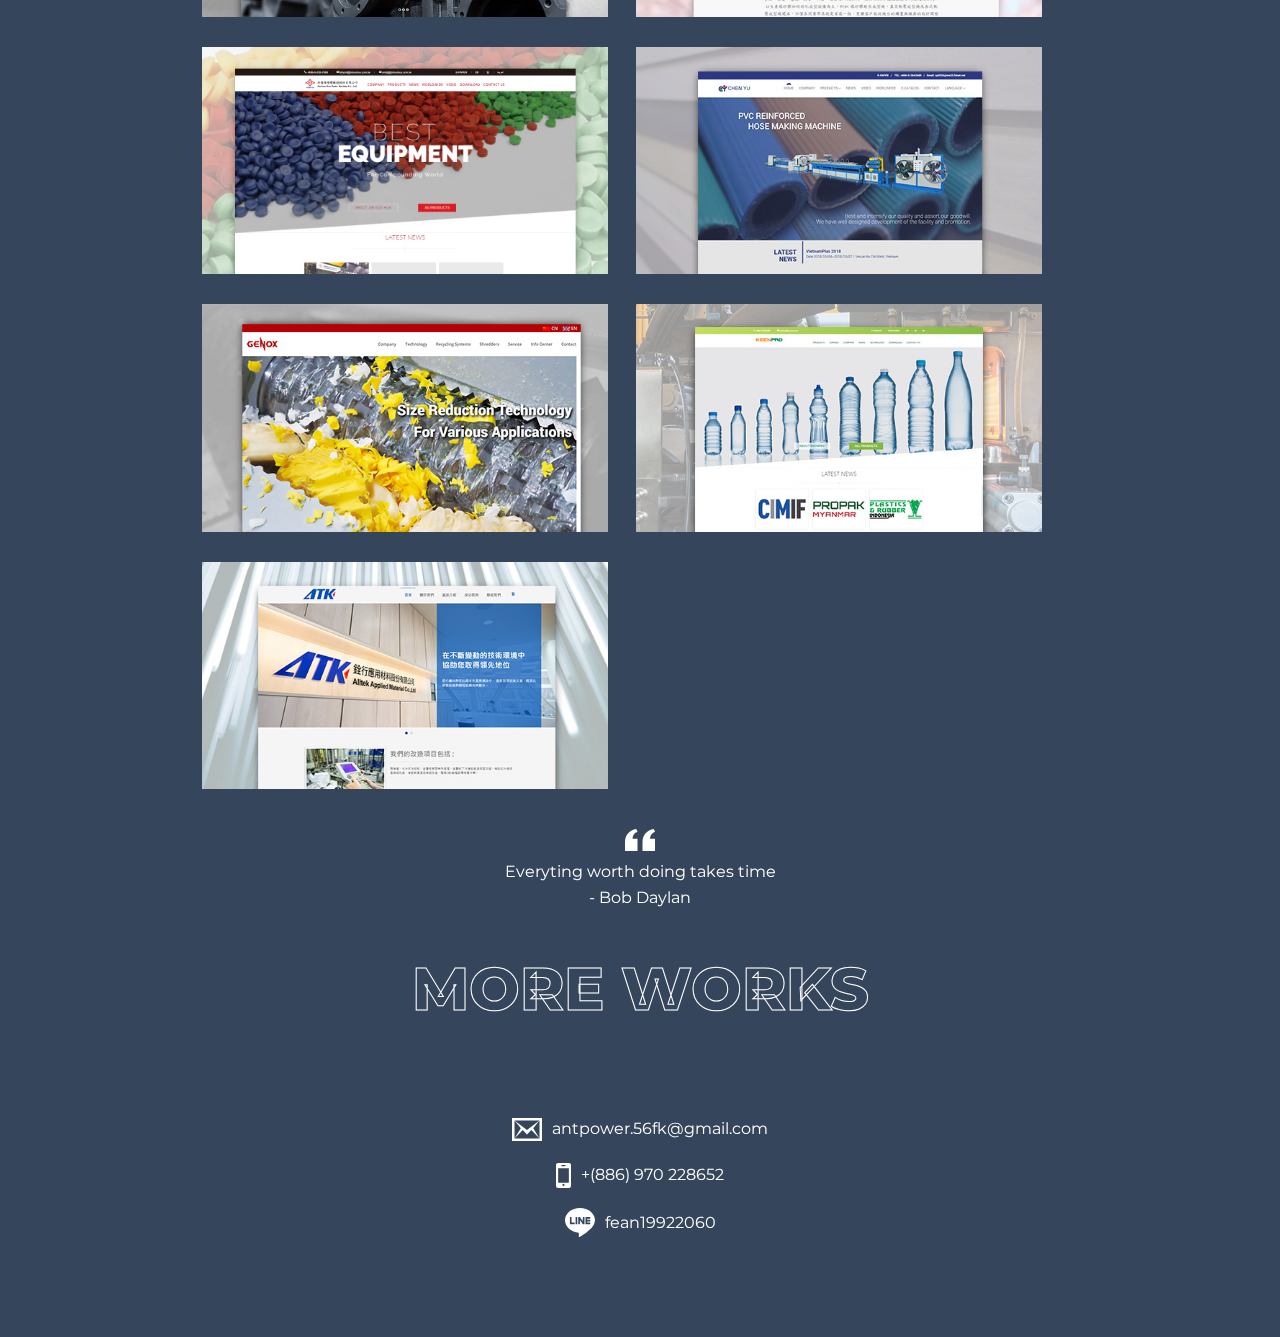
==== commit 3899c400: "Update index.html" ====
--- a/index.html
+++ b/index.html
@@ -67,7 +67,7 @@
                
                 <div class="header-text">
                     <h1 id="typing"></h1>
-                    <p>- By someone who want to be a Fornt-end designer / Web designer / UI & UX designer</p>
+<!--                     <p>- By someone who want to be a Fornt-end designer / Web designer / UI & UX designer</p> -->
                 </div>
             </div>
             <div class="one-third col">
@@ -369,4 +369,4 @@
             typing();
     </script>
 </body>
-</html>+</html>
